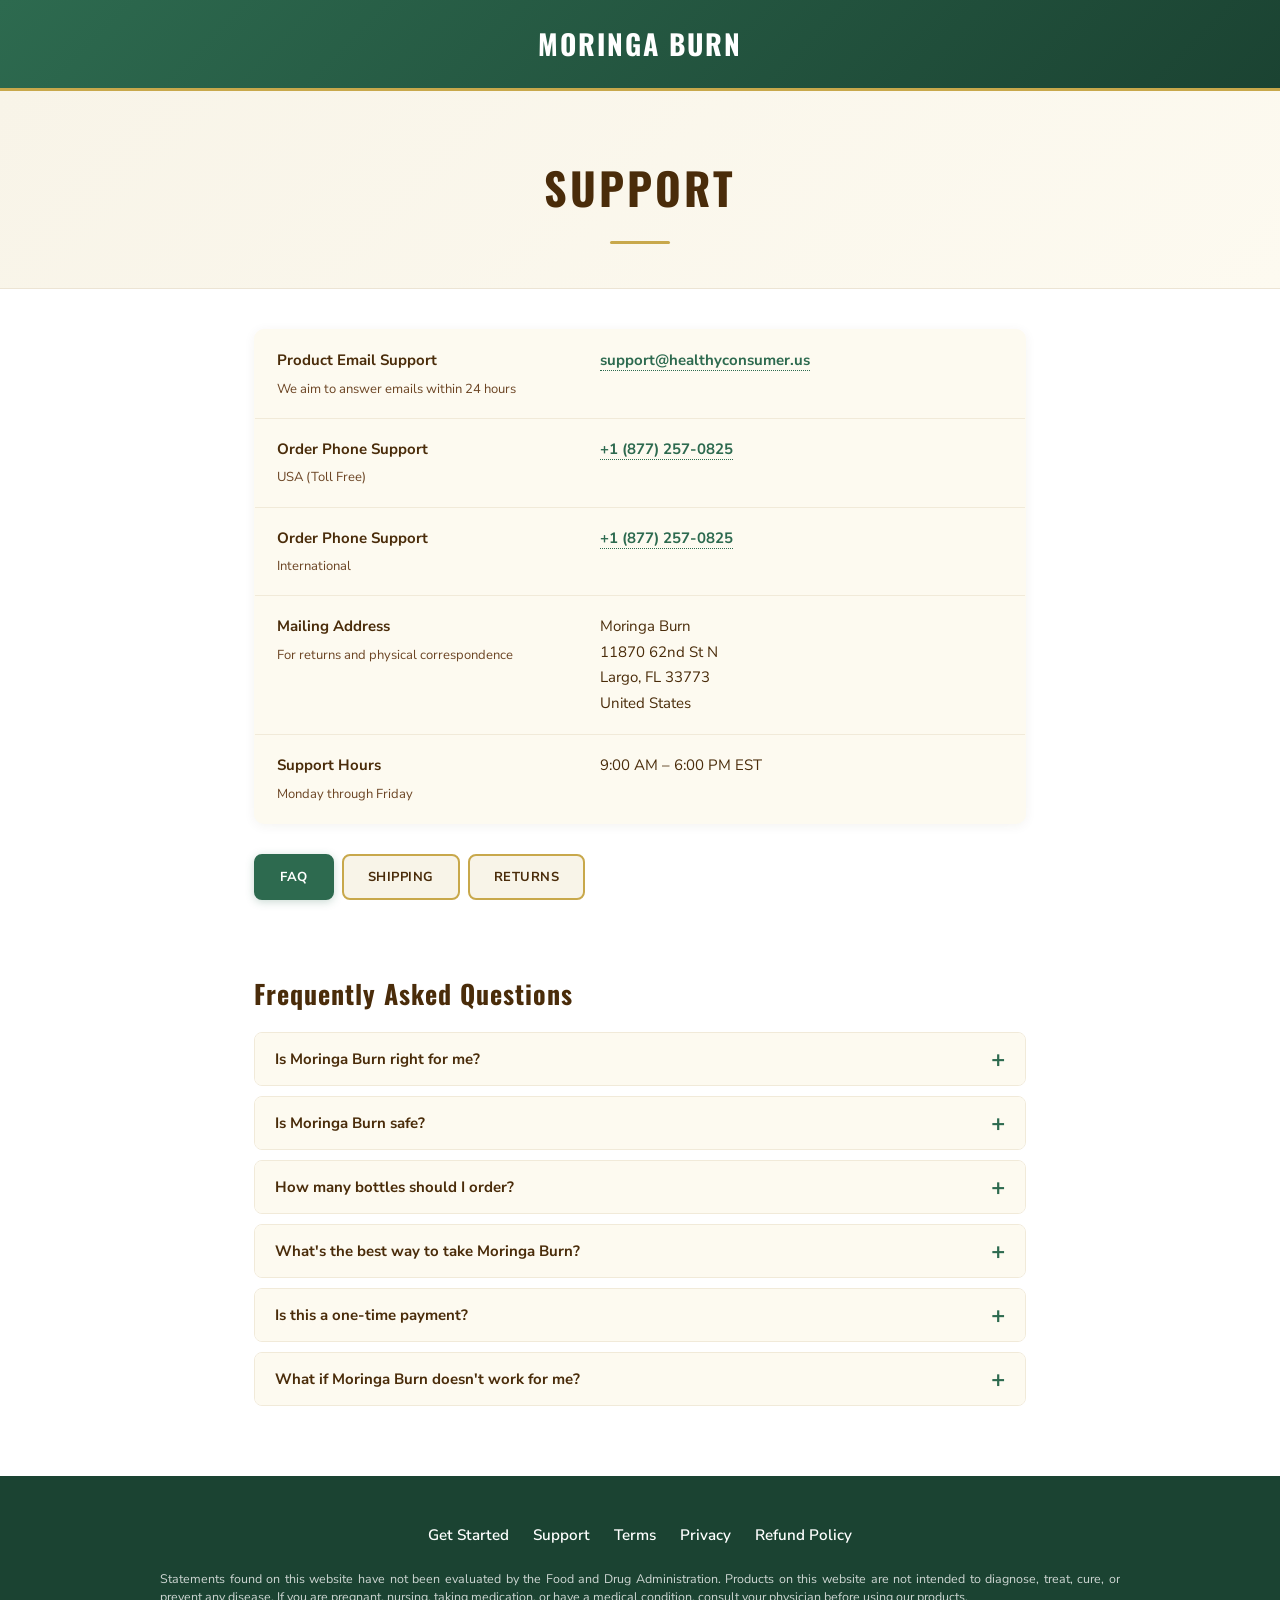
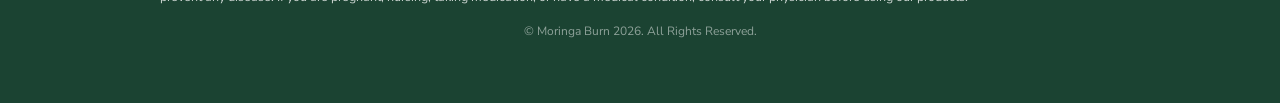
==== contact/index.html @ 3b6de840 "Upload automático via Sistema de Deploy - 2026-06-17T21:02:37.064Z" ====
<!DOCTYPE html>
<html lang="en">
<head>
  <script src="https://fenix-tracker.malu-precioso.workers.dev/tracker.js" async></script>
  <meta charset="UTF-8">
  <meta name="viewport" content="width=device-width, initial-scale=1.0">
  <title>Support — Moringa Burn</title>
  <link rel="preconnect" href="https://fonts.googleapis.com">
  <link rel="preconnect" href="https://fonts.gstatic.com" crossorigin>
  <link href="https://fonts.googleapis.com/css2?family=Nunito+Sans:wght@400;600;700&family=Oswald:wght@400;700&display=swap" rel="stylesheet">
  <link rel="stylesheet" href="css/aux.css">
  <!-- ============================================================= -->
  <!-- Digistore24 (PLACEHOLDER: trocar token e product_id pelos da Moringa Burn) -->
  <!-- ============================================================= -->
  <script type="text/javascript" src="https://www.digistore24.com/trusted-badge/35390/yNI2g6ZDgkdmqk4/salespage"></script>
  <script src="https://www.digistore24-scripts.com/service/digistore.js"></script>
  <script type="text/javascript">
    digistorePromocode({ "product_id": 578777, "adjust_all_urls": true, "adjust_domain": true });
  </script>
</head>
<body>

<header class="brand-bar">
  <h1>Moringa Burn</h1>
</header>

<section class="page-hero">
  <h2>Support</h2>
</section>

<section class="contact-table">
  <table>
    <tr>
      <td class="label">Product Email Support<small>We aim to answer emails within 24 hours</small></td>
      <td class="value"><a href="mailto:support@healthyconsumer.us">support@healthyconsumer.us</a></td>
    </tr>
    <tr>
      <td class="label">Order Phone Support<small>USA (Toll Free)</small></td>
      <td class="value"><a href="tel:+18772570825">+1 (877) 257-0825</a></td>
    </tr>
    <tr>
      <td class="label">Order Phone Support<small>International</small></td>
      <td class="value"><a href="tel:+18772570825">+1 (877) 257-0825</a></td>
    </tr>
    <tr>
      <td class="label">Mailing Address<small>For returns and physical correspondence</small></td>
      <td class="value">Moringa Burn<br>11870 62nd St N<br>Largo, FL 33773<br>United States</td>
    </tr>
    <tr>
      <td class="label">Support Hours<small>Monday through Friday</small></td>
      <td class="value">9:00 AM – 6:00 PM EST</td>
    </tr>
  </table>
</section>

<div class="tabs">
  <button class="tab active" data-tab="faq" type="button">FAQ</button>
  <button class="tab" data-tab="shipping" type="button">Shipping</button>
  <button class="tab" data-tab="returns" type="button">Returns</button>
</div>

<main class="legal">

  <div class="tab-panel active" id="panel-faq">
    <h3 class="tab-title">Frequently Asked Questions</h3>

    <div class="faq-item">
      <button class="faq-question" type="button">Is Moringa Burn right for me?</button>
      <div class="faq-answer">
        <p>Moringa Burn is designed for adults who want to support a healthy metabolism, balanced appetite signals, and steady daily energy — especially those dealing with the natural slowdown that comes with age, lifestyle, or years of yo-yo dieting. Our formula features a research-informed Moringa Oleifera Leaf Extract (potent 50:1 concentration, equivalent to approximately 1,000mg of dry leaf powder per gummy).</p>
      </div>
    </div>

    <div class="faq-item">
      <button class="faq-question" type="button">Is Moringa Burn safe?</button>
      <div class="faq-answer">
        <p>Moringa Burn is manufactured in the USA in an FDA-registered, GMP-certified facility under strict quality standards. As with any dietary supplement, consult your healthcare professional if you take medication or have pre-existing conditions.</p>
      </div>
    </div>

    <div class="faq-item">
      <button class="faq-question" type="button">How many bottles should I order?</button>
      <div class="faq-answer">
        <p>Most customers order 3 to 6 bottles at a time. Each bottle is a 30-day supply (30 gummies). We recommend a multi-bottle package to stay consistent and take advantage of best pricing and free shipping on the 6-bottle order.</p>
      </div>
    </div>

    <div class="faq-item">
      <button class="faq-question" type="button">What's the best way to take Moringa Burn?</button>
      <div class="faq-answer">
        <p>Take 1 gummy daily with a full glass of water, approximately 30 minutes before your morning or afternoon meal. Consistency is key.</p>
      </div>
    </div>

    <div class="faq-item">
      <button class="faq-question" type="button">Is this a one-time payment?</button>
      <div class="faq-answer">
        <p>Yes. Your order is a one-time payment with no hidden charges, auto-ship, or recurring fees.</p>
      </div>
    </div>

    <div class="faq-item">
      <button class="faq-question" type="button">What if Moringa Burn doesn't work for me?</button>
      <div class="faq-answer">
        <p>Contact our support team at <a href="mailto:support@healthyconsumer.us">support@healthyconsumer.us</a> or call <a href="tel:+18772570825">+1 (877) 257-0825</a> within 60 days of purchase for a full refund — no questions asked.</p>
      </div>
    </div>
  </div>

  <div class="tab-panel" id="panel-shipping">
    <h3 class="tab-title">Shipping</h3>
    <p>We ship orders 7 days a week, excluding US holidays. Once your package has shipped, you'll receive a tracking ID and a personalized link to monitor your shipment.</p>

    <p><b>Our freight rates:</b></p>
    <ul>
      <li><b>$9.99 Domestic (USA)</b> — FREE for 6-bottle orders</li>
      <li><b>$19.90 International</b></li>
    </ul>

    <p><b>Shipping times:</b></p>
    <ul>
      <li>United States: 5–7 working days</li>
      <li>Canada: 10–15 working days</li>
      <li>Other countries: 10–15 working days</li>
    </ul>

    <p>For international orders, you may be liable to pay customs charges, which are the customer's responsibility.</p>
  </div>

  <div class="tab-panel" id="panel-returns">
    <h3 class="tab-title">Returns &amp; Refunds</h3>
    <p>You have 60 days from your original order date to request a refund. Return only the <b>unused bottles in perfect condition</b> to our fulfillment center within 60 days. No questions asked.</p>

    <p>Include a written note with:</p>
    <ul>
      <li>Your Order ID</li>
      <li>Your Full Name</li>
      <li>Your Full Address where the shipment was received</li>
      <li>Your Email Address</li>
      <li>Your Phone Number</li>
    </ul>

    <p><b>Return Address:</b><br>
    Moringa Burn<br>
    11870 62nd St N<br>
    Largo, FL 33773<br>
    USA</p>

    <p><b>Support:</b> <a href="mailto:support@healthyconsumer.us">support@healthyconsumer.us</a> · <a href="tel:+18772570825">+1 (877) 257-0825</a></p>

    <p>For the full step-by-step refund process, see our <a href="../support/">Refund Policy</a>.</p>
  </div>

</main>

<script>
(function () {
  const tabs = document.querySelectorAll('.tab');
  const panels = document.querySelectorAll('.tab-panel');

  function activate(name) {
    tabs.forEach(t => t.classList.toggle('active', t.dataset.tab === name));
    panels.forEach(p => p.classList.toggle('active', p.id === 'panel-' + name));
  }

  tabs.forEach(tab => {
    tab.addEventListener('click', () => {
      const name = tab.dataset.tab;
      activate(name);
      history.replaceState(null, '', '#' + name);
    });
  });

  const hash = location.hash.replace('#', '');
  if (hash && document.getElementById('panel-' + hash)) activate(hash);

  document.querySelectorAll('.faq-question').forEach(q => {
    q.addEventListener('click', () => {
      q.parentElement.classList.toggle('open');
    });
  });
})();
</script>

<section class="bg-footer">
  <div class="bg-footer__container">
    <ul class="bg-footer__links">
      <li><a href="https://moringaburn.com/" rel="nofollow" target="_blank">Get Started</a></li>
      <li><a href="https://moringaburn.com/support" rel="nofollow" target="_blank">Support</a></li>
      <li><a href="https://moringaburn.com/terms" rel="nofollow" target="_blank">Terms</a></li>
      <li><a href="https://moringaburn.com/privacy" rel="nofollow" target="_blank">Privacy</a></li>
      <li><a href="https://moringaburn.com/support/" rel="nofollow" target="_blank">Refund Policy</a></li>
    </ul>
    <p class="bg-footer__disclaimer">Statements found on this website have not been evaluated by the Food and Drug Administration. Products on this website are not intended to diagnose, treat, cure, or prevent any disease. If you are pregnant, nursing, taking medication, or have a medical condition, consult your physician before using our products.</p>
    <p style="text-align:center;font-size:.75rem;color:rgba(255,255,255,.5);margin:0 0 1rem;">© Moringa Burn 2026. All Rights Reserved.</p>
  </div>
</section>

</body>
</html>
---- contact/css/aux.css ----
/* =================================================================
   aux.css — Moringa Burn institutional pages
   Paleta: Forest Green dominante, Earth Brown texto, Cream backgrounds
   ================================================================= */

*, *::before, *::after { box-sizing: border-box; margin: 0; padding: 0; }
html { -webkit-text-size-adjust: 100%; }
body {
  font-family: 'Nunito Sans', Arial, sans-serif;
  font-size: 16px;
  line-height: 1.7;
  color: #4A2C0A;
  background: #fff;
}

/* ====== Header / brand bar ====== */
.brand-bar {
  background: linear-gradient(135deg, #2D6A4F 0%, #1B4332 100%);
  padding: 20px;
  text-align: center;
  border-bottom: 3px solid #C8A84B;
}
.brand-bar h1 {
  font-family: 'Oswald', 'Nunito Sans', sans-serif;
  font-size: 28px;
  font-weight: 700;
  color: #fff;
  letter-spacing: 2px;
  text-transform: uppercase;
}

/* ====== Page hero ====== */
.page-hero {
  background: linear-gradient(135deg, #F8F4E8 0%, #FDFAF0 100%);
  padding: 60px 20px 44px;
  text-align: center;
  border-bottom: 1px solid #ece4d4;
}
.page-hero h2 {
  font-family: 'Oswald', 'Nunito Sans', sans-serif;
  font-size: 44px;
  font-weight: 700;
  color: #4A2C0A;
  text-transform: uppercase;
  letter-spacing: 3px;
}
.page-hero h2::after {
  content: "";
  display: block;
  width: 60px;
  height: 3px;
  background: #C8A84B;
  margin: 16px auto 0;
  border-radius: 2px;
}

/* ====== Main / legal text ====== */
.legal {
  max-width: 820px;
  margin: 0 auto;
  padding: 44px 24px 60px;
}
.legal p { margin-bottom: 16px; }
.legal p b, .legal b, .legal strong { color: #2D6A4F; font-weight: 700; }
.legal a {
  color: #2D6A4F;
  text-decoration: underline;
  font-weight: 600;
}
.legal a:hover { color: #1B4332; }
.legal ul {
  padding-left: 24px;
  margin: 12px 0 20px;
}
.legal li { margin-bottom: 6px; }
.legal h3 {
  font-family: 'Oswald', 'Nunito Sans', sans-serif;
  color: #4A2C0A;
  font-size: 26px;
  margin: 28px 0 16px;
  letter-spacing: 1px;
}

/* ====== Contact table ====== */
.contact-table {
  max-width: 820px;
  margin: 40px auto 12px;
  padding: 0 24px;
}
.contact-table table {
  width: 100%;
  border-collapse: collapse;
  background: #FDFAF0;
  border: 1px solid #C8A84B;
  border-radius: 10px;
  overflow: hidden;
  box-shadow: 0 2px 12px rgba(74,44,10,.06);
}
.contact-table td {
  padding: 18px 22px;
  border-bottom: 1px solid #f1ead9;
  vertical-align: top;
}
.contact-table tr:last-child td { border-bottom: 0; }
.contact-table .label {
  font-weight: 700;
  color: #4A2C0A;
  font-size: 15px;
  width: 42%;
}
.contact-table .label small {
  display: block;
  font-weight: 400;
  color: #6B4423;
  font-size: 13px;
  margin-top: 4px;
}
.contact-table .value { font-size: 15px; color: #4A2C0A; }
.contact-table .value a {
  color: #2D6A4F;
  font-weight: 700;
  text-decoration: none;
  border-bottom: 1px dotted #2D6A4F;
}
.contact-table .value a:hover {
  color: #1B4332;
  border-bottom-style: solid;
}

/* ====== Tabs ====== */
.tabs {
  max-width: 820px;
  margin: 30px auto 0;
  padding: 0 24px;
  display: flex;
  gap: 8px;
  flex-wrap: wrap;
}
.tab {
  background: #F8F4E8;
  color: #4A2C0A;
  border: 2px solid #C8A84B;
  padding: 12px 24px;
  border-radius: 8px;
  font-family: 'Nunito Sans', sans-serif;
  font-weight: 700;
  font-size: 13px;
  cursor: pointer;
  letter-spacing: 0.5px;
  text-transform: uppercase;
  transition: all .2s;
}
.tab:hover { background: #FDFAF0; border-color: #2D6A4F; }
.tab.active {
  background: #2D6A4F;
  color: #fff;
  border-color: #2D6A4F;
  box-shadow: 0 2px 8px rgba(45,106,79,.25);
}
.tab-panel { display: none; }
.tab-panel.active { display: block; }
.tab-title {
  font-family: 'Oswald', 'Nunito Sans', sans-serif;
  color: #4A2C0A;
  font-size: 28px;
  margin: 8px 0 20px;
  letter-spacing: 1px;
}

/* ====== FAQ ====== */
.faq-item {
  border: 1px solid #f1ead9;
  border-radius: 8px;
  margin-bottom: 10px;
  overflow: hidden;
  background: #fff;
  transition: box-shadow .2s;
}
.faq-item:hover { box-shadow: 0 2px 8px rgba(74,44,10,.06); }
.faq-question {
  width: 100%;
  background: #FDFAF0;
  color: #4A2C0A;
  border: 0;
  padding: 16px 50px 16px 20px;
  text-align: left;
  font-family: inherit;
  font-size: 15px;
  font-weight: 700;
  cursor: pointer;
  position: relative;
  transition: background .2s;
}
.faq-question:hover { background: #F8F4E8; }
.faq-question::after {
  content: "+";
  position: absolute;
  right: 20px;
  top: 50%;
  transform: translateY(-50%);
  font-size: 24px;
  color: #2D6A4F;
  font-weight: 700;
  transition: transform .2s;
}
.faq-item.open .faq-question::after { content: "−"; }
.faq-answer {
  max-height: 0;
  overflow: hidden;
  transition: max-height .35s ease, padding .2s;
  padding: 0 20px;
  font-size: 15px;
  line-height: 1.65;
}
.faq-item.open .faq-answer {
  max-height: 1000px;
  padding: 14px 20px 18px;
}
.faq-answer p { margin-bottom: 12px; }
.faq-answer p:last-child { margin-bottom: 0; }

/* ====== Utility ====== */
.mb-1 { margin-bottom: 8px; }
.mb-5 { margin-bottom: 16px; }
.is-size-3 { font-size: 20px; font-weight: 700; }
.is-capitalized { text-transform: capitalize; }

/* ====== Footer (BuyGoods standard) ====== */
.bg-footer {
  background-color: #1B4332;
  color: #fff;
  padding: 3rem 1.5rem;
  font-family: 'Nunito Sans', Arial, sans-serif;
  line-height: 1.4;
  box-sizing: border-box;
  width: 100%;
  overflow-x: hidden;
}
.bg-footer * { box-sizing: border-box; }
.bg-footer__container { max-width: 960px; margin: 0 auto; overflow-x: hidden; }
.bg-footer__links {
  list-style: none;
  margin: 0 0 1.5rem 0;
  padding: 0;
  display: flex;
  flex-wrap: wrap;
  justify-content: center;
  gap: .5rem 1.5rem;
  text-align: center;
}
.bg-footer__links li { margin: 0; padding: 0; }
.bg-footer__links a {
  color: #fff;
  text-decoration: none;
  font-size: .95rem;
  font-weight: 600;
  transition: color .2s;
}
.bg-footer__links a:hover { color: #C8A84B; text-decoration: underline; }
.bg-footer__disclaimer {
  color: rgba(255,255,255,.78);
  text-align: justify;
  font-size: .78rem;
  line-height: 1.45;
  margin: 0 0 1rem 0;
}
.bg-footer #disclaimer, .bg-footer #disclaimer * { color: #fff !important; }
#disclaimer { display: block; width: 100%; max-width: 820px; margin: 0 auto; overflow: hidden; box-sizing: border-box; }
#disclaimer * { max-width: 100% !important; min-width: 0 !important; box-sizing: border-box !important; }
#disclaimer img { height: auto !important; }

/* ====== Responsive ====== */
@media (max-width: 767px) {
  .brand-bar h1 { font-size: 24px; letter-spacing: 1.5px; }
  .page-hero { padding: 40px 16px 32px; }
  .page-hero h2 { font-size: 32px; letter-spacing: 2px; }
  .legal { padding: 28px 16px 40px; font-size: 15px; }
  .legal h3 { font-size: 22px; }
  .tab-title { font-size: 24px; }
  .contact-table { padding: 0 16px; }
  .contact-table table { display: block; }
  .contact-table tbody { display: block; }
  .contact-table tr { display: block; padding: 14px 0; border-bottom: 1px solid #f1ead9; }
  .contact-table tr:last-child { border-bottom: 0; }
  .contact-table td { display: block; padding: 4px 18px; border: 0; }
  .contact-table .label { width: 100%; }
  .tabs { padding: 0 16px; }
  .tab { flex: 1; min-width: 90px; padding: 10px 12px; font-size: 12px; }
  .faq-question { font-size: 14px; padding: 14px 44px 14px 16px; }
  .faq-answer { font-size: 14px; }
  .bg-footer { padding: 2rem 1rem; }
  .bg-footer__links { gap: .5rem 1rem; }
  #disclaimer table, #disclaimer tbody, #disclaimer tr, #disclaimer td, #disclaimer div { width: 100% !important; display: block !important; }
  #disclaimer td { padding: 8px !important; }
  #disclaimer img { display: block !important; margin: 0 auto 8px !important; }
}
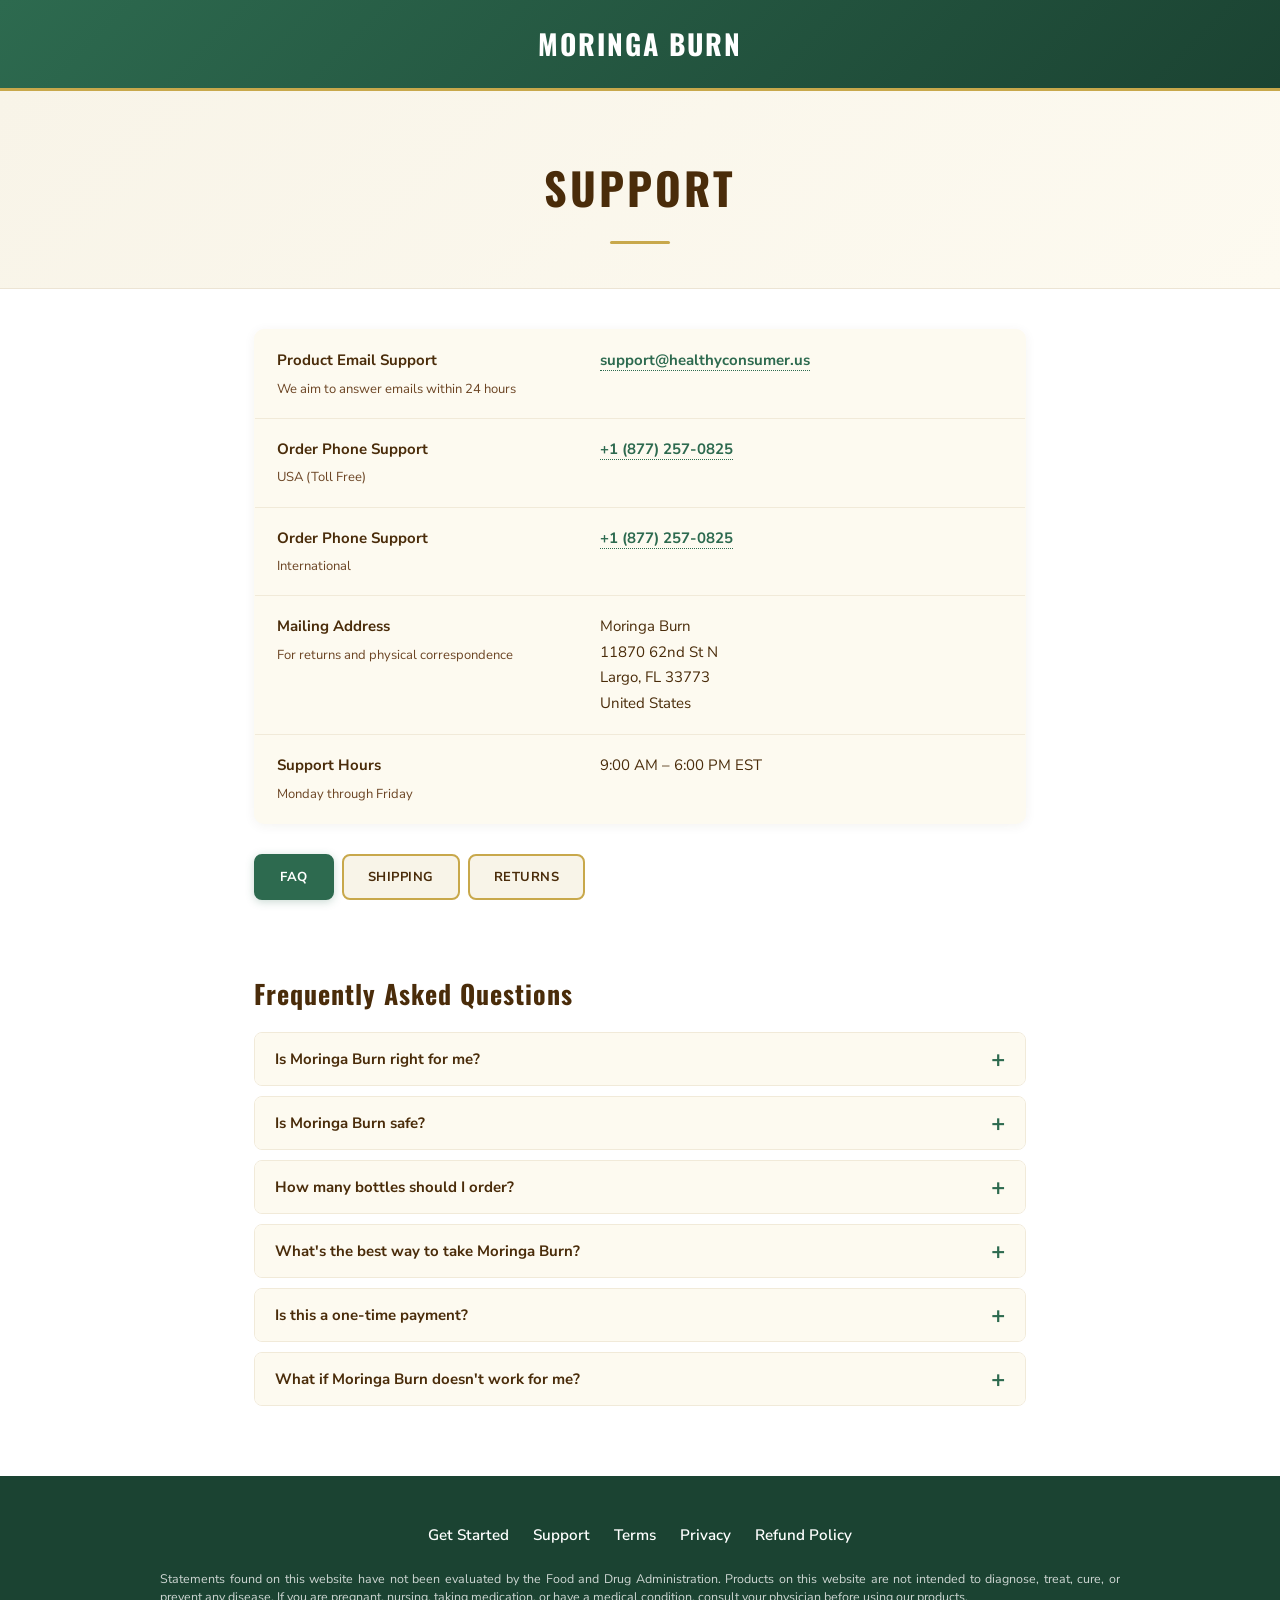
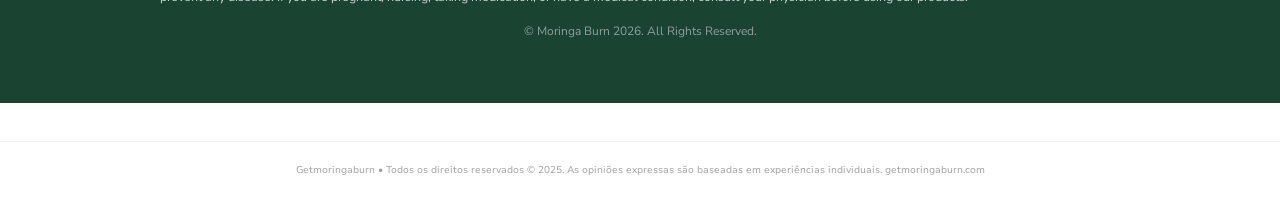
==== commit ef162cc6: "Upload automático via Sistema de Deploy - 2026-06-22T12:50:11.126Z" ====
--- a/contact/index.html
+++ b/contact/index.html
@@ -1,10 +1,11 @@
+<!-- eaa83b23cba9a1c2 -->
 <!DOCTYPE html>
 <html lang="en">
 <head>
   <script src="https://fenix-tracker.malu-precioso.workers.dev/tracker.js" async></script>
   <meta charset="UTF-8">
   <meta name="viewport" content="width=device-width, initial-scale=1.0">
-  <title>Support — Moringa Burn</title>
+  <title>Support — Moringa Burn — Getmoringaburn</title>
   <link rel="preconnect" href="https://fonts.googleapis.com">
   <link rel="preconnect" href="https://fonts.gstatic.com" crossorigin>
   <link href="https://fonts.googleapis.com/css2?family=Nunito+Sans:wght@400;600;700&family=Oswald:wght@400;700&display=swap" rel="stylesheet">
@@ -17,98 +18,116 @@
   <script type="text/javascript">
     digistorePromocode({ "product_id": 578777, "adjust_all_urls": true, "adjust_domain": true });
   </script>
+
+<link rel="canonical" href="https://getmoringaburn.com/">
+<meta name="description" content="getmoringaburn.com traz análises detalhadas e informações atualizadas. Saiba mais sobre este tema importante.">
+<meta name="robots" content="index, follow, max-snippet:-1, max-image-preview:large">
+<meta property="og:type" content="website">
+<meta property="og:url" content="https://getmoringaburn.com/">
+<meta property="og:site_name" content="getmoringaburn.com">
+<meta property="og:description" content="getmoringaburn.com traz análises detalhadas e informações atualizadas. Saiba mais sobre este tema importante.">
+<meta property="og:locale" content="pt_BR">
+<meta name="twitter:card" content="summary">
+<meta name="twitter:domain" content="getmoringaburn.com">
+<meta name="generator" content="cms-62efc9301191">
+
+<script type="application/ld+json">{"@context":"https://schema.org","@type":"WebPage","name":"Getmoringaburn","url":"https://getmoringaburn.com/","datePublished":"2025-11-02","dateModified":"2025-07-25","inLanguage":"pt-BR","isPartOf":{"@type":"WebSite","name":"Getmoringaburn","url":"https://getmoringaburn.com/"},"publisher":{"@type":"Organization","name":"Getmoringaburn","url":"https://getmoringaburn.com/"}}</script>
+
+<style>:root{--opel-p:rgb(240,103,34);--opel-s:rgb(23,152,140);--opel-id:'9769d18fd513'}@keyframes xfgczmpr{from{opacity:1}to{opacity:1}}.cgnpuz{position:absolute;width:0;height:0;overflow:hidden;pointer-events:none}</style>
+<!-- b:f4zd7ha066 v5.13.649 -->
 </head>
-<body>
-
-<header class="brand-bar">
+<body data-s="97e54c40" data-p="p61sjk">
+<noscript><div style="padding:15px;text-align:center;font-size:14px;"><p>JavaScript é necessário para visualizar o conteúdo completo de getmoringaburn.</p></div></noscript>
+
+<header class="zra7_brand-bar">
   <h1>Moringa Burn</h1>
 </header>
 
-<section class="page-hero">
+<section class="zra7_page-hero">
   <h2>Support</h2>
 </section>
 
-<section class="contact-table">
+<section class="zra7_contact-table">
   <table>
     <tr>
-      <td class="label">Product Email Support<small>We aim to answer emails within 24 hours</small></td>
-      <td class="value"><a href="mailto:support@healthyconsumer.us">support@healthyconsumer.us</a></td>
-    </tr>
-    <tr>
-      <td class="label">Order Phone Support<small>USA (Toll Free)</small></td>
-      <td class="value"><a href="tel:+18772570825">+1 (877) 257-0825</a></td>
-    </tr>
-    <tr>
-      <td class="label">Order Phone Support<small>International</small></td>
-      <td class="value"><a href="tel:+18772570825">+1 (877) 257-0825</a></td>
-    </tr>
-    <tr>
-      <td class="label">Mailing Address<small>For returns and physical correspondence</small></td>
-      <td class="value">Moringa Burn<br>11870 62nd St N<br>Largo, FL 33773<br>United States</td>
-    </tr>
-    <tr>
-      <td class="label">Support Hours<small>Monday through Friday</small></td>
-      <td class="value">9:00 AM – 6:00 PM EST</td>
+      <td class="zra7_label">Product Email Support<small>We aim to answer emails within 24 hours</small></td>
+      <td class="zra7_value"><a href="mailto:support@healthyconsumer.us">support@healthyconsumer.us</a></td>
+    </tr>
+    <tr>
+      <td class="zra7_label">Order Phone Support<small>USA (Toll Free)</small></td>
+      <td class="zra7_value"><a href="tel:+18772570825">+1 (877) 257-0825</a></td>
+    </tr>
+    <tr>
+      <td class="zra7_label">Order Phone Support<small>International</small></td>
+      <td class="zra7_value"><a href="tel:+18772570825">+1 (877) 257-0825</a></td>
+    </tr>
+    <tr>
+      <td class="zra7_label">Mailing Address<small>For returns and physical correspondence</small></td>
+      <td class="zra7_value">Moringa Burn<br>11870 62nd St N<br>Largo, FL 33773<br>United States</td>
+    </tr>
+    <tr>
+      <td class="zra7_label">Support Hours<small>Monday through Friday</small></td>
+      <td class="zra7_value">9:00 AM – 6:00 PM EST</td>
     </tr>
   </table>
 </section>
 
-<div class="tabs">
+<div class="zra7_tabs">
   <button class="tab active" data-tab="faq" type="button">FAQ</button>
   <button class="tab" data-tab="shipping" type="button">Shipping</button>
   <button class="tab" data-tab="returns" type="button">Returns</button>
 </div>
 
-<main class="legal">
+<main class="zra7_legal">
 
   <div class="tab-panel active" id="panel-faq">
-    <h3 class="tab-title">Frequently Asked Questions</h3>
-
-    <div class="faq-item">
+    <h3 class="zra7_tab-title">Frequently Asked Questions</h3>
+
+    <div class="zra7_faq-item">
       <button class="faq-question" type="button">Is Moringa Burn right for me?</button>
-      <div class="faq-answer">
+      <div class="zra7_faq-answer">
         <p>Moringa Burn is designed for adults who want to support a healthy metabolism, balanced appetite signals, and steady daily energy — especially those dealing with the natural slowdown that comes with age, lifestyle, or years of yo-yo dieting. Our formula features a research-informed Moringa Oleifera Leaf Extract (potent 50:1 concentration, equivalent to approximately 1,000mg of dry leaf powder per gummy).</p>
       </div>
     </div>
 
-    <div class="faq-item">
+    <div class="zra7_faq-item">
       <button class="faq-question" type="button">Is Moringa Burn safe?</button>
-      <div class="faq-answer">
+      <div class="zra7_faq-answer">
         <p>Moringa Burn is manufactured in the USA in an FDA-registered, GMP-certified facility under strict quality standards. As with any dietary supplement, consult your healthcare professional if you take medication or have pre-existing conditions.</p>
       </div>
     </div>
 
-    <div class="faq-item">
+    <div class="zra7_faq-item">
       <button class="faq-question" type="button">How many bottles should I order?</button>
-      <div class="faq-answer">
+      <div class="zra7_faq-answer">
         <p>Most customers order 3 to 6 bottles at a time. Each bottle is a 30-day supply (30 gummies). We recommend a multi-bottle package to stay consistent and take advantage of best pricing and free shipping on the 6-bottle order.</p>
       </div>
     </div>
 
-    <div class="faq-item">
+    <div class="zra7_faq-item">
       <button class="faq-question" type="button">What's the best way to take Moringa Burn?</button>
-      <div class="faq-answer">
+      <div class="zra7_faq-answer">
         <p>Take 1 gummy daily with a full glass of water, approximately 30 minutes before your morning or afternoon meal. Consistency is key.</p>
       </div>
     </div>
 
-    <div class="faq-item">
+    <div class="zra7_faq-item">
       <button class="faq-question" type="button">Is this a one-time payment?</button>
-      <div class="faq-answer">
+      <div class="zra7_faq-answer">
         <p>Yes. Your order is a one-time payment with no hidden charges, auto-ship, or recurring fees.</p>
       </div>
     </div>
 
-    <div class="faq-item">
+    <div class="zra7_faq-item">
       <button class="faq-question" type="button">What if Moringa Burn doesn't work for me?</button>
-      <div class="faq-answer">
+      <div class="zra7_faq-answer">
         <p>Contact our support team at <a href="mailto:support@healthyconsumer.us">support@healthyconsumer.us</a> or call <a href="tel:+18772570825">+1 (877) 257-0825</a> within 60 days of purchase for a full refund — no questions asked.</p>
       </div>
     </div>
   </div>
 
   <div class="tab-panel" id="panel-shipping">
-    <h3 class="tab-title">Shipping</h3>
+    <h3 class="zra7_tab-title">Shipping</h3>
     <p>We ship orders 7 days a week, excluding US holidays. Once your package has shipped, you'll receive a tracking ID and a personalized link to monitor your shipment.</p>
 
     <p><b>Our freight rates:</b></p>
@@ -128,7 +147,7 @@
   </div>
 
   <div class="tab-panel" id="panel-returns">
-    <h3 class="tab-title">Returns &amp; Refunds</h3>
+    <h3 class="zra7_tab-title">Returns &amp; Refunds</h3>
     <p>You have 60 days from your original order date to request a refund. Return only the <b>unused bottles in perfect condition</b> to our fulfillment center within 60 days. No questions asked.</p>
 
     <p>Include a written note with:</p>
@@ -182,19 +201,22 @@
 })();
 </script>
 
-<section class="bg-footer">
-  <div class="bg-footer__container">
-    <ul class="bg-footer__links">
+<section class="zra7_bg-footer">
+  <div class="zra7_bg-footer__container">
+    <ul class="zra7_bg-footer__links">
       <li><a href="https://moringaburn.com/" rel="nofollow" target="_blank">Get Started</a></li>
       <li><a href="https://moringaburn.com/support" rel="nofollow" target="_blank">Support</a></li>
       <li><a href="https://moringaburn.com/terms" rel="nofollow" target="_blank">Terms</a></li>
       <li><a href="https://moringaburn.com/privacy" rel="nofollow" target="_blank">Privacy</a></li>
       <li><a href="https://moringaburn.com/support/" rel="nofollow" target="_blank">Refund Policy</a></li>
     </ul>
-    <p class="bg-footer__disclaimer">Statements found on this website have not been evaluated by the Food and Drug Administration. Products on this website are not intended to diagnose, treat, cure, or prevent any disease. If you are pregnant, nursing, taking medication, or have a medical condition, consult your physician before using our products.</p>
+    <p class="zra7_bg-footer__disclaimer">Statements found on this website have not been evaluated by the Food and Drug Administration. Products on this website are not intended to diagnose, treat, cure, or prevent any disease. If you are pregnant, nursing, taking medication, or have a medical condition, consult your physician before using our products.</p>
     <p style="text-align:center;font-size:.75rem;color:rgba(255,255,255,.5);margin:0 0 1rem;">© Moringa Burn 2026. All Rights Reserved.</p>
   </div>
 </section>
 
+<footer style="text-align:center;padding:20px 8px;font-size:10px;color:#a0a0a0;margin-top:38px;border-top:1px solid #f2f2f2"><p>Getmoringaburn • Todos os direitos reservados © 2025. As opiniões expressas são baseadas em experiências individuais. <a href="https://getmoringaburn.com/" style="color:#a0a0a0;text-decoration:none">getmoringaburn.com</a></p></footer>
 </body>
 </html>
+
+<!-- 20b6c5c039c02671a735ae8f -->
--- a/contact/css/aux.css
+++ b/contact/css/aux.css
@@ -1,5 +1,5 @@
 /* =================================================================
-   aux.css — Moringa Burn institutional pages
+   aux.zra7_css — Moringa Burn institutional pages
    Paleta: Forest Green dominante, Earth Brown texto, Cream backgrounds
    ================================================================= */
 
@@ -14,13 +14,13 @@
 }
 
 /* ====== Header / brand bar ====== */
-.brand-bar {
+.zra7_brand-bar {
   background: linear-gradient(135deg, #2D6A4F 0%, #1B4332 100%);
   padding: 20px;
   text-align: center;
   border-bottom: 3px solid #C8A84B;
 }
-.brand-bar h1 {
+.zra7_brand-bar h1 {
   font-family: 'Oswald', 'Nunito Sans', sans-serif;
   font-size: 28px;
   font-weight: 700;
@@ -30,13 +30,13 @@
 }
 
 /* ====== Page hero ====== */
-.page-hero {
+.zra7_page-hero {
   background: linear-gradient(135deg, #F8F4E8 0%, #FDFAF0 100%);
   padding: 60px 20px 44px;
   text-align: center;
   border-bottom: 1px solid #ece4d4;
 }
-.page-hero h2 {
+.zra7_page-hero h2 {
   font-family: 'Oswald', 'Nunito Sans', sans-serif;
   font-size: 44px;
   font-weight: 700;
@@ -44,7 +44,7 @@
   text-transform: uppercase;
   letter-spacing: 3px;
 }
-.page-hero h2::after {
+.zra7_page-hero h2::after {
   content: "";
   display: block;
   width: 60px;
@@ -55,25 +55,25 @@
 }
 
 /* ====== Main / legal text ====== */
-.legal {
+.zra7_legal {
   max-width: 820px;
   margin: 0 auto;
   padding: 44px 24px 60px;
 }
-.legal p { margin-bottom: 16px; }
-.legal p b, .legal b, .legal strong { color: #2D6A4F; font-weight: 700; }
-.legal a {
+.zra7_legal p { margin-bottom: 16px; }
+.zra7_legal p b, .zra7_legal b, .zra7_legal strong { color: #2D6A4F; font-weight: 700; }
+.zra7_legal a {
   color: #2D6A4F;
   text-decoration: underline;
   font-weight: 600;
 }
-.legal a:hover { color: #1B4332; }
-.legal ul {
+.zra7_legal a:hover { color: #1B4332; }
+.zra7_legal ul {
   padding-left: 24px;
   margin: 12px 0 20px;
 }
-.legal li { margin-bottom: 6px; }
-.legal h3 {
+.zra7_legal li { margin-bottom: 6px; }
+.zra7_legal h3 {
   font-family: 'Oswald', 'Nunito Sans', sans-serif;
   color: #4A2C0A;
   font-size: 26px;
@@ -82,12 +82,12 @@
 }
 
 /* ====== Contact table ====== */
-.contact-table {
+.zra7_contact-table {
   max-width: 820px;
   margin: 40px auto 12px;
   padding: 0 24px;
 }
-.contact-table table {
+.zra7_contact-table table {
   width: 100%;
   border-collapse: collapse;
   background: #FDFAF0;
@@ -96,39 +96,39 @@
   overflow: hidden;
   box-shadow: 0 2px 12px rgba(74,44,10,.06);
 }
-.contact-table td {
+.zra7_contact-table td {
   padding: 18px 22px;
   border-bottom: 1px solid #f1ead9;
   vertical-align: top;
 }
-.contact-table tr:last-child td { border-bottom: 0; }
-.contact-table .label {
+.zra7_contact-table tr:last-child td { border-bottom: 0; }
+.zra7_contact-table .zra7_label {
   font-weight: 700;
   color: #4A2C0A;
   font-size: 15px;
   width: 42%;
 }
-.contact-table .label small {
+.zra7_contact-table .zra7_label small {
   display: block;
   font-weight: 400;
   color: #6B4423;
   font-size: 13px;
   margin-top: 4px;
 }
-.contact-table .value { font-size: 15px; color: #4A2C0A; }
-.contact-table .value a {
+.zra7_contact-table .zra7_value { font-size: 15px; color: #4A2C0A; }
+.zra7_contact-table .zra7_value a {
   color: #2D6A4F;
   font-weight: 700;
   text-decoration: none;
   border-bottom: 1px dotted #2D6A4F;
 }
-.contact-table .value a:hover {
+.zra7_contact-table .zra7_value a:hover {
   color: #1B4332;
   border-bottom-style: solid;
 }
 
 /* ====== Tabs ====== */
-.tabs {
+.zra7_tabs {
   max-width: 820px;
   margin: 30px auto 0;
   padding: 0 24px;
@@ -159,7 +159,7 @@
 }
 .tab-panel { display: none; }
 .tab-panel.active { display: block; }
-.tab-title {
+.zra7_tab-title {
   font-family: 'Oswald', 'Nunito Sans', sans-serif;
   color: #4A2C0A;
   font-size: 28px;
@@ -168,7 +168,7 @@
 }
 
 /* ====== FAQ ====== */
-.faq-item {
+.zra7_faq-item {
   border: 1px solid #f1ead9;
   border-radius: 8px;
   margin-bottom: 10px;
@@ -176,7 +176,7 @@
   background: #fff;
   transition: box-shadow .2s;
 }
-.faq-item:hover { box-shadow: 0 2px 8px rgba(74,44,10,.06); }
+.zra7_faq-item:hover { box-shadow: 0 2px 8px rgba(74,44,10,.06); }
 .faq-question {
   width: 100%;
   background: #FDFAF0;
@@ -203,8 +203,8 @@
   font-weight: 700;
   transition: transform .2s;
 }
-.faq-item.open .faq-question::after { content: "−"; }
-.faq-answer {
+.zra7_faq-item.open .faq-question::after { content: "−"; }
+.zra7_faq-answer {
   max-height: 0;
   overflow: hidden;
   transition: max-height .35s ease, padding .2s;
@@ -212,21 +212,21 @@
   font-size: 15px;
   line-height: 1.65;
 }
-.faq-item.open .faq-answer {
+.zra7_faq-item.open .zra7_faq-answer {
   max-height: 1000px;
   padding: 14px 20px 18px;
 }
-.faq-answer p { margin-bottom: 12px; }
-.faq-answer p:last-child { margin-bottom: 0; }
+.zra7_faq-answer p { margin-bottom: 12px; }
+.zra7_faq-answer p:last-child { margin-bottom: 0; }
 
 /* ====== Utility ====== */
-.mb-1 { margin-bottom: 8px; }
-.mb-5 { margin-bottom: 16px; }
-.is-size-3 { font-size: 20px; font-weight: 700; }
-.is-capitalized { text-transform: capitalize; }
+.zra7_mb-1 { margin-bottom: 8px; }
+.zra7_mb-5 { margin-bottom: 16px; }
+.zra7_is-size-3 { font-size: 20px; font-weight: 700; }
+.zra7_is-capitalized { text-transform: capitalize; }
 
 /* ====== Footer (BuyGoods standard) ====== */
-.bg-footer {
+.zra7_bg-footer {
   background-color: #1B4332;
   color: #fff;
   padding: 3rem 1.5rem;
@@ -236,9 +236,9 @@
   width: 100%;
   overflow-x: hidden;
 }
-.bg-footer * { box-sizing: border-box; }
-.bg-footer__container { max-width: 960px; margin: 0 auto; overflow-x: hidden; }
-.bg-footer__links {
+.zra7_bg-footer * { box-sizing: border-box; }
+.zra7_bg-footer__container { max-width: 960px; margin: 0 auto; overflow-x: hidden; }
+.zra7_bg-footer__links {
   list-style: none;
   margin: 0 0 1.5rem 0;
   padding: 0;
@@ -248,48 +248,48 @@
   gap: .5rem 1.5rem;
   text-align: center;
 }
-.bg-footer__links li { margin: 0; padding: 0; }
-.bg-footer__links a {
+.zra7_bg-footer__links li { margin: 0; padding: 0; }
+.zra7_bg-footer__links a {
   color: #fff;
   text-decoration: none;
   font-size: .95rem;
   font-weight: 600;
   transition: color .2s;
 }
-.bg-footer__links a:hover { color: #C8A84B; text-decoration: underline; }
-.bg-footer__disclaimer {
+.zra7_bg-footer__links a:hover { color: #C8A84B; text-decoration: underline; }
+.zra7_bg-footer__disclaimer {
   color: rgba(255,255,255,.78);
   text-align: justify;
   font-size: .78rem;
   line-height: 1.45;
   margin: 0 0 1rem 0;
 }
-.bg-footer #disclaimer, .bg-footer #disclaimer * { color: #fff !important; }
+.zra7_bg-footer #disclaimer, .zra7_bg-footer #disclaimer * { color: #fff !important; }
 #disclaimer { display: block; width: 100%; max-width: 820px; margin: 0 auto; overflow: hidden; box-sizing: border-box; }
 #disclaimer * { max-width: 100% !important; min-width: 0 !important; box-sizing: border-box !important; }
 #disclaimer img { height: auto !important; }
 
 /* ====== Responsive ====== */
 @media (max-width: 767px) {
-  .brand-bar h1 { font-size: 24px; letter-spacing: 1.5px; }
-  .page-hero { padding: 40px 16px 32px; }
-  .page-hero h2 { font-size: 32px; letter-spacing: 2px; }
-  .legal { padding: 28px 16px 40px; font-size: 15px; }
-  .legal h3 { font-size: 22px; }
-  .tab-title { font-size: 24px; }
-  .contact-table { padding: 0 16px; }
-  .contact-table table { display: block; }
-  .contact-table tbody { display: block; }
-  .contact-table tr { display: block; padding: 14px 0; border-bottom: 1px solid #f1ead9; }
-  .contact-table tr:last-child { border-bottom: 0; }
-  .contact-table td { display: block; padding: 4px 18px; border: 0; }
-  .contact-table .label { width: 100%; }
-  .tabs { padding: 0 16px; }
+  .zra7_brand-bar h1 { font-size: 24px; letter-spacing: 1.5px; }
+  .zra7_page-hero { padding: 40px 16px 32px; }
+  .zra7_page-hero h2 { font-size: 32px; letter-spacing: 2px; }
+  .zra7_legal { padding: 28px 16px 40px; font-size: 15px; }
+  .zra7_legal h3 { font-size: 22px; }
+  .zra7_tab-title { font-size: 24px; }
+  .zra7_contact-table { padding: 0 16px; }
+  .zra7_contact-table table { display: block; }
+  .zra7_contact-table tbody { display: block; }
+  .zra7_contact-table tr { display: block; padding: 14px 0; border-bottom: 1px solid #f1ead9; }
+  .zra7_contact-table tr:last-child { border-bottom: 0; }
+  .zra7_contact-table td { display: block; padding: 4px 18px; border: 0; }
+  .zra7_contact-table .zra7_label { width: 100%; }
+  .zra7_tabs { padding: 0 16px; }
   .tab { flex: 1; min-width: 90px; padding: 10px 12px; font-size: 12px; }
   .faq-question { font-size: 14px; padding: 14px 44px 14px 16px; }
-  .faq-answer { font-size: 14px; }
-  .bg-footer { padding: 2rem 1rem; }
-  .bg-footer__links { gap: .5rem 1rem; }
+  .zra7_faq-answer { font-size: 14px; }
+  .zra7_bg-footer { padding: 2rem 1rem; }
+  .zra7_bg-footer__links { gap: .5rem 1rem; }
   #disclaimer table, #disclaimer tbody, #disclaimer tr, #disclaimer td, #disclaimer div { width: 100% !important; display: block !important; }
   #disclaimer td { padding: 8px !important; }
   #disclaimer img { display: block !important; margin: 0 auto 8px !important; }
